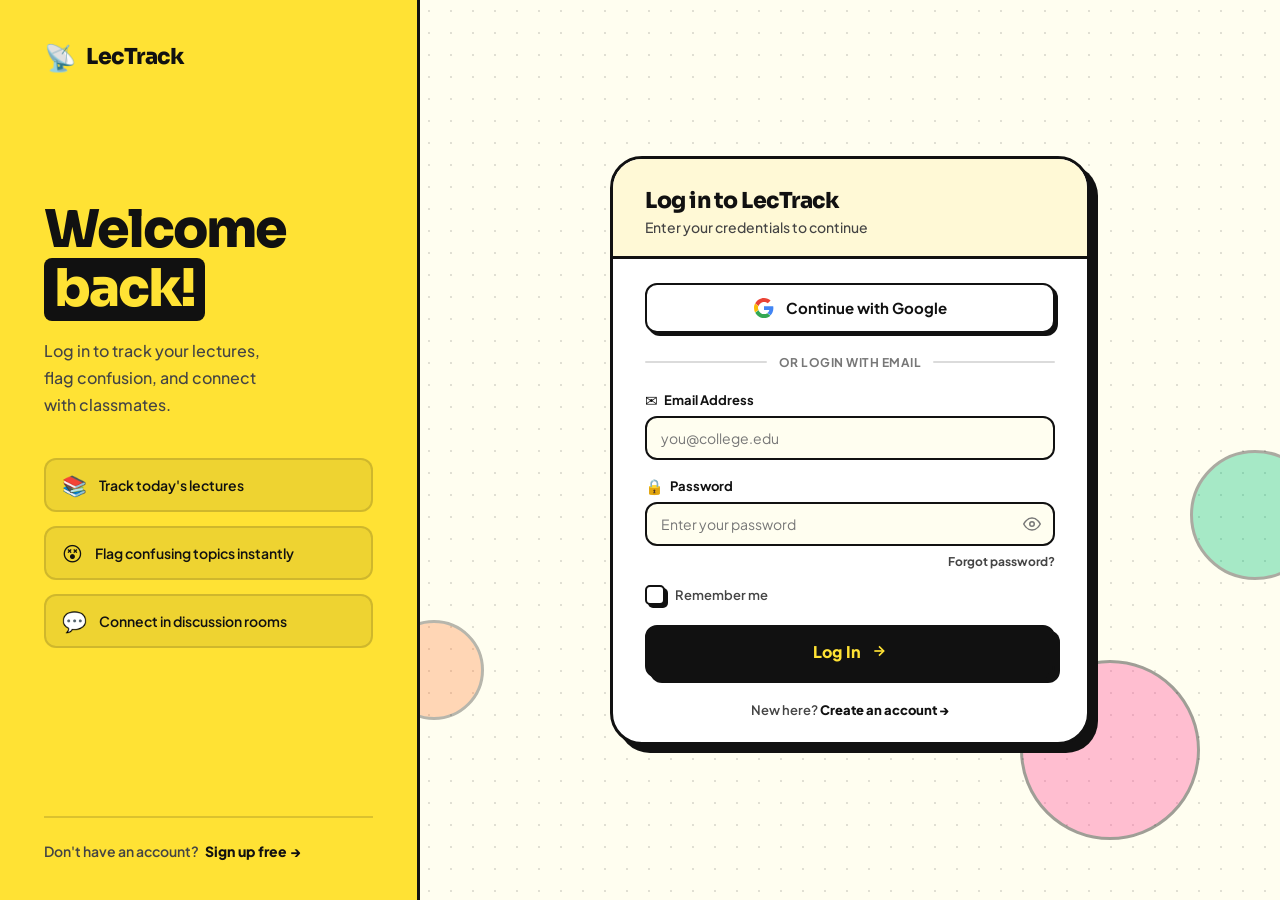
==== login.html @ fbfdab56 "Initial project upload" ====
<!doctype html>
<html lang="en">
  <head>
    <meta charset="UTF-8" />
    <meta name="viewport" content="width=device-width, initial-scale=1.0" />
    <title>LecTrack – Login</title>
    <link rel="preconnect" href="https://fonts.googleapis.com" />
    <link rel="preconnect" href="https://fonts.gstatic.com" crossorigin />
    <link
      href="https://fonts.googleapis.com/css2?family=Plus+Jakarta+Sans:wght@400;500;600;700;800&family=Sora:wght@400;600;700;800&display=swap"
      rel="stylesheet"
    />
    <link rel="stylesheet" href="style.css" />
    <link rel="stylesheet" href="auth.css" />
  </head>
  <body class="auth-body">
    <!-- ── BACKGROUND ── -->
    <div class="auth-bg">
      <div class="dot-bg"></div>
      <div class="auth-blob ab-1"></div>
      <div class="auth-blob ab-2"></div>
      <div class="auth-blob ab-3"></div>
      <div class="auth-blob ab-4"></div>
    </div>

    <!-- ── LAYOUT ── -->
    <div class="auth-layout">
      <!-- LEFT PANEL -->
      <div class="auth-left">
        <a href="index.html" class="auth-brand">
          <span class="auth-brand-icon">📡</span>
          <span class="auth-brand-name">LecTrack</span>
        </a>
        <div class="auth-left-body">
          <div class="auth-tagline">
            <h1>Welcome<br /><span class="hl-yellow">back!</span></h1>
            <p>
              Log in to track your lectures,<br />flag confusion, and connect<br />with
              classmates.
            </p>
          </div>
          <div class="auth-features">
            <div class="auth-feat">
              <span class="feat-icon">📚</span>
              <span>Track today's lectures</span>
            </div>
            <div class="auth-feat">
              <span class="feat-icon">😵</span>
              <span>Flag confusing topics instantly</span>
            </div>
            <div class="auth-feat">
              <span class="feat-icon">💬</span>
              <span>Connect in discussion rooms</span>
            </div>
          </div>
        </div>
        <div class="auth-left-footer">
          Don't have an account?
          <a href="signup.html" class="auth-switch-link">Sign up free →</a>
        </div>
      </div>

      <!-- RIGHT PANEL – FORM CARD -->
      <div class="auth-right">
        <div class="auth-card">
          <div class="auth-card-header">
            <h2 class="auth-card-title">Log in to LecTrack</h2>
            <p class="auth-card-sub">Enter your credentials to continue</p>
          </div>

          <!-- GOOGLE BUTTON -->
          <button class="btn-google" type="button" onclick="handleGoogle()">
            <svg width="20" height="20" viewBox="0 0 48 48" fill="none">
              <path
                fill="#EA4335"
                d="M24 9.5c3.5 0 6.6 1.2 9.1 3.2l6.8-6.8C35.8 2.3 30.3 0 24 0 14.8 0 6.9 5.4 3 13.3l7.9 6.1C12.8 13.4 17.9 9.5 24 9.5z"
              />
              <path
                fill="#4285F4"
                d="M46.5 24.5c0-1.6-.1-3.1-.4-4.5H24v8.5h12.7c-.6 3-2.3 5.5-4.8 7.2l7.6 5.9c4.4-4.1 7-10.1 7-17.1z"
              />
              <path
                fill="#FBBC05"
                d="M10.9 28.6A14.8 14.8 0 0 1 9.5 24c0-1.6.3-3.1.8-4.6L2.4 13.3A23.9 23.9 0 0 0 0 24c0 3.8.9 7.4 2.4 10.7l8.5-6.1z"
              />
              <path
                fill="#34A853"
                d="M24 48c6.3 0 11.6-2.1 15.5-5.7l-7.6-5.9c-2.1 1.4-4.8 2.2-7.9 2.2-6.1 0-11.2-3.9-13.1-9.4l-7.9 6.1C6.9 42.6 14.8 48 24 48z"
              />
            </svg>
            Continue with Google
          </button>

          <div class="auth-divider">
            <span class="auth-divider-line"></span>
            <span class="auth-divider-text">or login with email</span>
            <span class="auth-divider-line"></span>
          </div>

          <!-- LOGIN FORM -->
          <form class="auth-form" id="login-form" onsubmit="handleLogin(event)">
            <div class="form-group">
              <label class="form-label" for="login-email">
                <span class="label-icon">✉️</span> Email Address
              </label>
              <input
                class="form-input"
                type="email"
                id="login-email"
                placeholder="you@college.edu"
                required
                autocomplete="email"
              />
            </div>

            <div class="form-group">
              <label class="form-label" for="login-password">
                <span class="label-icon">🔒</span> Password
              </label>
              <div class="input-pw-wrap">
                <input
                  class="form-input"
                  type="password"
                  id="login-password"
                  placeholder="Enter your password"
                  required
                  autocomplete="current-password"
                />
                <button
                  type="button"
                  class="pw-toggle"
                  onclick="togglePw('login-password', this)"
                  title="Show/hide password"
                >
                  <svg
                    class="eye-icon"
                    width="18"
                    height="18"
                    viewBox="0 0 24 24"
                    fill="none"
                    stroke="currentColor"
                    stroke-width="2"
                  >
                    <path d="M1 12s4-8 11-8 11 8 11 8-4 8-11 8-11-8-11-8z" />
                    <circle cx="12" cy="12" r="3" />
                  </svg>
                </button>
              </div>
              <a href="#" class="forgot-link" onclick="showForgot(event)"
                >Forgot password?</a
              >
            </div>

            <div class="form-group form-group-row">
              <label class="checkbox-label">
                <input
                  type="checkbox"
                  id="remember-me"
                  class="checkbox-input"
                />
                <span class="checkbox-box"></span>
                Remember me
              </label>
            </div>

            <button class="btn-auth-submit" type="submit">
              Log In
              <svg
                width="16"
                height="16"
                viewBox="0 0 24 24"
                fill="none"
                stroke="currentColor"
                stroke-width="2.5"
              >
                <line x1="5" y1="12" x2="19" y2="12" />
                <polyline points="12 5 19 12 12 19" />
              </svg>
            </button>
          </form>

          <p class="auth-card-foot">
            New here?
            <a href="signup.html" class="auth-inline-link"
              >Create an account →</a
            >
          </p>
        </div>
      </div>
    </div>

    <!-- TOAST -->
    <div class="auth-toast" id="auth-toast"></div>

    <script src="auth.js"></script>
  </body>
</html>
---- style.css ----
/* ══════════════════════════════════════════════════
   LECTRACK – STYLE.CSS  (Bold Yellow / Neo-Brutalist)
   ══════════════════════════════════════════════════ */

/* ── RESET & BASE ── */
*,
*::before,
*::after {
  margin: 0;
  padding: 0;
  box-sizing: border-box;
}

:root {
  /* ── Palette ── */
  --yellow: #ffe234;
  --yellow-dark: #f5c800;
  --cream: #fffef0;
  --cream-2: #fff9d6;
  --black: #111111;
  --ink: #1a1a1a;
  --ink-mid: #444444;
  --ink-soft: #777777;
  --white: #ffffff;

  --red: #ff3b3b;
  --red-light: #ffe5e5;
  --green: #00c27a;
  --green-light: #d6fff0;
  --blue: #2b7fff;
  --blue-light: #e0edff;
  --orange: #ff7a2f;
  --pink: #ff5fa0;

  /* ── Border / Shadow ── */
  --border-w: 3px;
  --radius-sm: 12px;
  --radius-md: 18px;
  --radius-lg: 24px;
  --radius-xl: 32px;
  --radius-pill: 999px;

  --shadow: 5px 5px 0px var(--black);
  --shadow-sm: 3px 3px 0px var(--black);
  --shadow-lg: 8px 8px 0px var(--black);

  /* ── Nav ── */
  --nav-height: 64px;

  /* ── Type ── */
  --font: "Plus Jakarta Sans", "Inter", system-ui, sans-serif;
  --font-head: "Sora", "Plus Jakarta Sans", system-ui, sans-serif;
}

html,
body {
  height: 100%;
  width: 100%;
  overflow: hidden;
  background: var(--cream);
  font-family: var(--font);
  color: var(--ink);
  -webkit-font-smoothing: antialiased;
}

/* ══════════════════════════════════════
   DOTTED BACKGROUND
   ══════════════════════════════════════ */
.dot-bg {
  position: absolute;
  inset: 0;
  background-image: radial-gradient(
    circle,
    rgba(17, 17, 17, 0.13) 1.5px,
    transparent 1.5px
  );
  background-size: 22px 22px;
  pointer-events: none;
}

/* ══════════════════════════════════════
   NAV
   ══════════════════════════════════════ */
#nav {
  position: fixed;
  top: 0;
  left: 0;
  right: 0;
  height: var(--nav-height);
  z-index: 100;
  display: flex;
  align-items: center;
  padding: 0 28px;
  gap: 20px;
  background: var(--yellow);
  border-bottom: 3px solid var(--black);
}

.nav-logo {
  display: flex;
  align-items: center;
  gap: 8px;
  text-decoration: none;
}
.logo-icon {
  font-size: 22px;
}
.logo-text {
  font-family: var(--font-head);
  font-size: 20px;
  font-weight: 800;
  color: var(--black);
  letter-spacing: -0.5px;
}

.nav-steps {
  display: flex;
  align-items: center;
  gap: 0;
  margin: 0 auto;
}
.step-item {
  display: flex;
  align-items: center;
  gap: 8px;
  cursor: default;
  opacity: 0.4;
  transition: opacity 0.3s;
}
.step-item.active {
  opacity: 1;
}
.step-item.done {
  opacity: 0.8;
}

.step-dot {
  width: 30px;
  height: 30px;
  border-radius: 50%;
  background: var(--white);
  border: 2.5px solid var(--black);
  display: flex;
  align-items: center;
  justify-content: center;
  font-size: 12px;
  font-weight: 800;
  transition: all 0.3s;
  box-shadow: 2px 2px 0 var(--black);
}
.step-item.active .step-dot {
  background: var(--black);
  color: var(--yellow);
}
.step-item.done .step-dot {
  background: var(--green);
  border-color: var(--black);
  color: var(--white);
}
.step-item.done .step-dot::before {
  content: "✓";
}
.step-item.done .step-dot > * {
  display: none;
}

.step-label {
  font-size: 13px;
  font-weight: 700;
  color: var(--black);
}
.step-connector {
  width: 36px;
  height: 2.5px;
  background: var(--black);
  margin: 0 6px;
  border-radius: 2px;
  opacity: 0.3;
}

.nav-actions {
  display: flex;
  align-items: center;
  gap: 10px;
  margin-left: auto;
}
#back-btn {
  display: none;
}

/* ── NAV PROFILE ICON ── */
.nav-profile-btn {
  display: inline-flex;
  align-items: center;
  justify-content: center;
  text-decoration: none;
  margin-left: 4px;
}
.nav-avatar {
  width: 36px;
  height: 36px;
  border-radius: 50%;
  background: var(--black);
  color: var(--yellow);
  font-family: var(--font-head);
  font-size: 13px;
  font-weight: 800;
  display: flex;
  align-items: center;
  justify-content: center;
  border: 2.5px solid var(--black);
  box-shadow: var(--shadow-sm);
  letter-spacing: -0.5px;
  transition:
    transform 0.15s,
    box-shadow 0.15s,
    background 0.15s;
  cursor: pointer;
  -webkit-user-select: none;
  user-select: none;
}
.nav-profile-btn:hover .nav-avatar {
  transform: translate(-2px, -2px);
  box-shadow: 4px 4px 0 var(--black);
  background: var(--yellow);
  color: var(--black);
}

/* ══════════════════════════════════════
   BUTTONS
   ══════════════════════════════════════ */
.btn-primary {
  display: inline-flex;
  align-items: center;
  gap: 8px;
  padding: 11px 24px;
  background: var(--black);
  color: var(--yellow);
  font-size: 14px;
  font-weight: 800;
  border: 2.5px solid var(--black);
  border-radius: var(--radius-sm);
  cursor: pointer;
  transition:
    transform 0.12s,
    box-shadow 0.12s;
  font-family: var(--font);
  box-shadow: var(--shadow-sm);
  letter-spacing: 0.3px;
}
.btn-primary:hover {
  transform: translate(-2px, -2px);
  box-shadow: 5px 5px 0 var(--black);
}
.btn-primary:active {
  transform: translate(0, 0);
  box-shadow: 1px 1px 0 var(--black);
}

.btn-secondary {
  display: inline-flex;
  align-items: center;
  gap: 8px;
  padding: 11px 22px;
  background: var(--white);
  color: var(--black);
  font-size: 14px;
  font-weight: 700;
  border: 2.5px solid var(--black);
  border-radius: var(--radius-sm);
  cursor: pointer;
  transition:
    transform 0.12s,
    box-shadow 0.12s;
  font-family: var(--font);
  box-shadow: var(--shadow-sm);
}
.btn-secondary:hover {
  transform: translate(-2px, -2px);
  box-shadow: 5px 5px 0 var(--black);
}
.btn-secondary:active {
  transform: translate(0, 0);
  box-shadow: 1px 1px 0 var(--black);
}

.btn-ghost {
  display: inline-flex;
  align-items: center;
  gap: 6px;
  padding: 9px 18px;
  background: transparent;
  color: var(--black);
  font-size: 13px;
  font-weight: 700;
  border: 2.5px solid var(--black);
  border-radius: var(--radius-sm);
  cursor: pointer;
  transition:
    background 0.15s,
    transform 0.12s,
    box-shadow 0.12s;
  font-family: var(--font);
}
.btn-ghost:hover {
  background: rgba(17, 17, 17, 0.07);
  transform: translate(-1px, -1px);
  box-shadow: 3px 3px 0 var(--black);
}

.btn-ghost-sm {
  display: inline-flex;
  align-items: center;
  gap: 6px;
  padding: 6px 14px;
  background: transparent;
  color: var(--ink-mid);
  font-size: 12px;
  font-weight: 700;
  border: 2px solid var(--black);
  border-radius: 8px;
  cursor: pointer;
  transition: all 0.15s;
  font-family: var(--font);
}
.btn-ghost-sm:hover {
  background: var(--cream-2);
  color: var(--black);
}
.btn-ghost-sm.active {
  background: var(--black);
  color: var(--yellow);
}

.btn-outline-sm {
  display: inline-flex;
  align-items: center;
  gap: 6px;
  padding: 8px 16px;
  background: var(--white);
  color: var(--black);
  font-size: 13px;
  font-weight: 700;
  border: 2px solid var(--black);
  border-radius: 10px;
  cursor: pointer;
  transition:
    transform 0.12s,
    box-shadow 0.12s;
  font-family: var(--font);
  box-shadow: var(--shadow-sm);
}
.btn-outline-sm:hover {
  transform: translate(-2px, -2px);
  box-shadow: 4px 4px 0 var(--black);
}

.btn-icon-close {
  width: 34px;
  height: 34px;
  display: flex;
  align-items: center;
  justify-content: center;
  background: var(--white);
  border: 2px solid var(--black);
  border-radius: 8px;
  color: var(--black);
  cursor: pointer;
  transition: all 0.15s;
  box-shadow: var(--shadow-sm);
}
.btn-icon-close:hover {
  background: var(--red);
  color: var(--white);
  border-color: var(--red);
}

/* ══════════════════════════════════════
   CONFUSION BADGE (NAV)
   ══════════════════════════════════════ */
#confusion-badge {
  display: none;
  align-items: center;
  gap: 6px;
  padding: 8px 16px;
  background: var(--red);
  color: var(--white);
  font-size: 13px;
  font-weight: 800;
  border: 2.5px solid var(--black);
  border-radius: var(--radius-pill);
  cursor: pointer;
  box-shadow: var(--shadow-sm);
  transition:
    transform 0.12s,
    box-shadow 0.12s;
  animation: badgePulse 2s infinite;
}
#confusion-badge.visible {
  display: flex;
}
#confusion-badge:hover {
  transform: translate(-2px, -2px);
  box-shadow: 5px 5px 0 var(--black);
}
@keyframes badgePulse {
  0%,
  100% {
    box-shadow: 3px 3px 0 var(--black);
  }
  50% {
    box-shadow:
      3px 3px 0 var(--black),
      0 0 0 5px rgba(255, 59, 59, 0.22);
  }
}
.badge-arrow {
  font-size: 14px;
}

/* ══════════════════════════════════════
   TRANSITION OVERLAY
   ══════════════════════════════════════ */
#transition-overlay {
  position: fixed;
  inset: 0;
  z-index: 9999;
  background: var(--yellow);
  opacity: 0;
  pointer-events: none;
  transition: opacity 0.3s ease;
}
#transition-overlay.fade-in {
  opacity: 1;
  pointer-events: all;
}

/* ══════════════════════════════════════
   SCENES
   ══════════════════════════════════════ */
.scene {
  position: absolute;
  top: var(--nav-height);
  left: 0;
  width: 100%;
  height: calc(100% - var(--nav-height));
  display: none;
  overflow-y: auto;
  overflow-x: hidden;
}
.scene.visible {
  display: flex;
}

/* Scrollbar */
.scene::-webkit-scrollbar {
  width: 7px;
}
.scene::-webkit-scrollbar-track {
  background: transparent;
}
.scene::-webkit-scrollbar-thumb {
  background: rgba(17, 17, 17, 0.25);
  border-radius: 4px;
}

/* ══════════════════════════════════════
   BG BLOBS (flat geometric shapes)
   ══════════════════════════════════════ */
.bg-blob {
  position: absolute;
  border-radius: 50%;
  border: 3px solid var(--black);
  pointer-events: none;
  opacity: 0.45;
}
.blob-1 {
  width: 260px;
  height: 260px;
  background: var(--yellow);
  top: -80px;
  left: -80px;
}
.blob-2 {
  width: 150px;
  height: 150px;
  background: var(--pink);
  bottom: 50px;
  right: 60px;
}
.blob-3 {
  width: 110px;
  height: 110px;
  background: var(--green);
  top: 45%;
  left: 82%;
  opacity: 0.35;
}
.blob-4 {
  width: 190px;
  height: 190px;
  background: var(--blue-light);
  top: 50px;
  right: -50px;
}
.blob-5 {
  width: 130px;
  height: 130px;
  background: var(--orange);
  bottom: 18%;
  left: -35px;
}
.blob-6 {
  width: 190px;
  height: 190px;
  background: var(--yellow);
  top: -50px;
  right: 110px;
}
.blob-7 {
  width: 140px;
  height: 140px;
  background: var(--pink);
  bottom: 60px;
  left: -35px;
}

/* ══════════════════════════════════════
   SCENE 1 – LOBBY
   ══════════════════════════════════════ */
#scene-lobby {
  background: var(--cream);
  flex-direction: column;
  align-items: center;
  justify-content: flex-start;
  padding: 48px 24px 60px;
}
.lobby-bg {
  position: absolute;
  inset: 0;
  overflow: hidden;
  pointer-events: none;
}
.lobby-center {
  position: relative;
  z-index: 1;
  width: 100%;
  max-width: 900px;
  display: flex;
  flex-direction: column;
  align-items: center;
  gap: 32px;
}

.lobby-header {
  text-align: center;
}
.lobby-title {
  font-family: var(--font-head);
  font-size: 44px;
  font-weight: 800;
  letter-spacing: -2px;
  color: var(--black);
  line-height: 1.1;
}
.lobby-title .hl {
  background: var(--yellow);
  padding: 0 8px 2px;
  border-radius: 8px;
  border: 2px solid var(--black);
  display: inline-block;
}
.lobby-sub {
  margin-top: 12px;
  font-size: 16px;
  color: var(--ink-mid);
  font-weight: 500;
}

/* ── Noticeboard Card ── */
.noticeboard-card {
  width: 100%;
  background: var(--white);
  border: 3px solid var(--black);
  border-radius: var(--radius-xl);
  overflow: hidden;
  box-shadow: var(--shadow-lg);
}
.noticeboard-top {
  display: flex;
  align-items: center;
  justify-content: space-between;
  padding: 18px 28px;
  border-bottom: 3px solid var(--black);
  background: var(--cream-2);
}
.noticeboard-meta {
  display: flex;
  align-items: center;
  gap: 12px;
  font-size: 14px;
  color: var(--ink-mid);
  font-weight: 600;
}
.nb-dot {
  width: 5px;
  height: 5px;
  border-radius: 50%;
  background: var(--ink-soft);
}
.nb-date {
  font-weight: 800;
  color: var(--black);
}
.nb-count {
  font-weight: 600;
}

.lecture-grid {
  display: grid;
  grid-template-columns: repeat(auto-fill, minmax(200px, 1fr));
  gap: 20px;
  padding: 24px 28px 28px;
}

/* ── Lecture Card ── */
.lecture-card {
  background: var(--cream);
  border: 3px solid var(--black);
  border-radius: var(--radius-lg);
  padding: 22px 18px 18px;
  cursor: pointer;
  position: relative;
  overflow: hidden;
  transition:
    transform 0.15s,
    box-shadow 0.15s;
  display: flex;
  flex-direction: column;
  gap: 10px;
  box-shadow: var(--shadow);
}
.lecture-card:hover {
  transform: translate(-4px, -4px);
  box-shadow: 9px 9px 0 var(--black);
}
.lecture-card:active {
  transform: translate(0, 0);
  box-shadow: 2px 2px 0 var(--black);
}

.lc-color-bar {
  width: 40px;
  height: 5px;
  border-radius: 3px;
  background: var(--card-color, var(--black));
  border: 1.5px solid var(--black);
}
.lc-subject {
  font-size: 15px;
  font-weight: 800;
  color: var(--black);
  line-height: 1.3;
}
.lc-room {
  font-size: 12px;
  color: var(--ink-mid);
  font-weight: 600;
  display: flex;
  align-items: center;
  gap: 4px;
}
.lc-topics {
  display: flex;
  flex-wrap: wrap;
  gap: 5px;
  margin-top: 4px;
}
.topic-chip {
  font-size: 11px;
  font-weight: 700;
  padding: 3px 9px;
  background: var(--yellow);
  border: 1.5px solid var(--black);
  border-radius: var(--radius-pill);
  color: var(--black);
}
.lc-enter-hint {
  font-size: 11px;
  color: var(--ink-soft);
  margin-top: auto;
  display: flex;
  align-items: center;
  gap: 4px;
  font-weight: 600;
}

.lobby-hint {
  font-size: 13px;
  color: var(--ink-soft);
  text-align: center;
  font-weight: 500;
}

/* ══════════════════════════════════════
   SCENE 2 – CLASSROOM
   ══════════════════════════════════════ */
#scene-classroom {
  background: var(--cream);
  flex-direction: row;
  align-items: flex-start;
  justify-content: center;
  padding: 32px 24px;
  gap: 20px;
}
.classroom-bg {
  position: absolute;
  inset: 0;
  overflow: hidden;
  pointer-events: none;
}
.classroom-layout {
  position: relative;
  z-index: 1;
  width: 100%;
  max-width: 1100px;
  display: grid;
  grid-template-columns: 1fr 300px;
  gap: 22px;
  align-items: start;
}

/* ── Chalkboard Panel ── */
.chalkboard-panel {
  background: var(--white);
  border: 3px solid var(--black);
  border-radius: var(--radius-xl);
  overflow: hidden;
  box-shadow: var(--shadow-lg);
  display: flex;
  flex-direction: column;
}
.chalkboard-header {
  display: flex;
  align-items: center;
  justify-content: space-between;
  padding: 20px 28px;
  border-bottom: 3px solid var(--black);
  background: var(--yellow);
}
.chalkboard-left {
  display: flex;
  align-items: center;
  gap: 14px;
}
.subject-badge {
  width: 48px;
  height: 48px;
  border-radius: 12px;
  background: var(--white);
  border: 2.5px solid var(--black);
  display: flex;
  align-items: center;
  justify-content: center;
  font-size: 22px;
  box-shadow: var(--shadow-sm);
}
.chalk-subject {
  font-family: var(--font-head);
  font-size: 18px;
  font-weight: 800;
  color: var(--black);
}
.chalk-room {
  font-size: 12px;
  color: var(--ink-mid);
  font-weight: 600;
  margin-top: 2px;
}

.live-indicator {
  display: inline-flex;
  align-items: center;
  gap: 7px;
  padding: 6px 14px;
  background: var(--black);
  border: 2px solid var(--black);
  border-radius: var(--radius-pill);
  font-size: 12px;
  font-weight: 800;
  color: var(--yellow);
  letter-spacing: 1px;
}
.live-dot {
  width: 7px;
  height: 7px;
  border-radius: 50%;
  background: var(--yellow);
  animation: livePulse 1.5s infinite;
}
@keyframes livePulse {
  0%,
  100% {
    opacity: 1;
    transform: scale(1);
  }
  50% {
    opacity: 0.5;
    transform: scale(0.7);
  }
}

.chalkboard-body {
  padding: 24px 28px;
  flex: 1;
}
.chalk-instruction {
  font-size: 13px;
  color: var(--ink-mid);
  margin-bottom: 16px;
  font-weight: 700;
  background: var(--cream-2);
  border: 2px solid var(--black);
  border-radius: 8px;
  padding: 8px 14px;
  display: inline-block;
}
.chalk-topics-list {
  display: flex;
  flex-direction: column;
  gap: 8px;
}

/* ── Chalk Topic Item ── */
.chalk-topic-item {
  display: flex;
  align-items: center;
  gap: 12px;
  padding: 14px 16px;
  background: var(--cream);
  border: 2.5px solid var(--black);
  border-radius: var(--radius-sm);
  cursor: pointer;
  transition:
    transform 0.12s,
    box-shadow 0.12s,
    background 0.15s;
  box-shadow: var(--shadow-sm);
}
.chalk-topic-item:hover {
  transform: translate(-2px, -2px);
  box-shadow: 5px 5px 0 var(--black);
}
.chalk-topic-item:active {
  transform: translate(0, 0);
  box-shadow: 1px 1px 0 var(--black);
}
.chalk-topic-item.confused {
  background: var(--red-light);
  border-color: var(--red);
  box-shadow: 3px 3px 0 var(--red);
}
.chalk-topic-num {
  font-size: 12px;
  font-weight: 800;
  color: var(--ink-soft);
  width: 22px;
  flex-shrink: 0;
  text-align: center;
}
.chalk-topic-name {
  flex: 1;
  font-size: 14px;
  font-weight: 700;
  color: var(--black);
}
.chalk-topic-item.confused .chalk-topic-name {
  color: var(--red);
}
.chalk-confused-flag {
  font-size: 16px;
  opacity: 0;
  transition: opacity 0.2s;
}
.chalk-topic-item.confused .chalk-confused-flag {
  opacity: 1;
}
.chalk-topic-toggle {
  width: 22px;
  height: 22px;
  border-radius: 50%;
  border: 2px solid var(--black);
  background: var(--white);
  display: flex;
  align-items: center;
  justify-content: center;
  font-size: 10px;
  transition: all 0.2s;
  flex-shrink: 0;
}
.chalk-topic-item.confused .chalk-topic-toggle {
  background: var(--red);
  border-color: var(--red);
  color: white;
}

.chalkboard-footer {
  display: flex;
  gap: 10px;
  align-items: center;
  justify-content: flex-end;
  padding: 18px 28px;
  border-top: 3px solid var(--black);
  background: var(--cream-2);
}

/* ── Roster Panel ── */
.roster-panel {
  background: var(--white);
  border: 3px solid var(--black);
  border-radius: var(--radius-xl);
  padding: 22px 20px;
  box-shadow: var(--shadow-lg);
  display: flex;
  flex-direction: column;
  gap: 16px;
}
.roster-header {
  display: flex;
  align-items: center;
  justify-content: space-between;
  border-bottom: 2px solid var(--black);
  padding-bottom: 12px;
}
.roster-title {
  font-size: 15px;
  font-weight: 800;
  color: var(--black);
}
.roster-count {
  font-size: 12px;
  color: var(--ink-mid);
  font-weight: 700;
  background: var(--cream-2);
  border: 1.5px solid var(--black);
  padding: 3px 10px;
  border-radius: var(--radius-pill);
}
.roster-list {
  display: flex;
  flex-direction: column;
  gap: 8px;
}
.roster-student {
  display: flex;
  align-items: center;
  gap: 10px;
  padding: 10px 12px;
  background: var(--cream);
  border: 2px solid var(--black);
  border-radius: var(--radius-sm);
}
.student-avatar {
  width: 34px;
  height: 34px;
  border-radius: 50%;
  display: flex;
  align-items: center;
  justify-content: center;
  font-size: 16px;
  font-weight: 800;
  border: 2px solid var(--black);
  flex-shrink: 0;
}
.student-name {
  flex: 1;
  font-size: 13px;
  font-weight: 700;
  color: var(--black);
}
.student-status {
  width: 9px;
  height: 9px;
  border-radius: 50%;
  background: var(--green);
  border: 1.5px solid var(--black);
}

/* ── Confusion Meter ── */
.confusion-meter-wrap {
  margin-top: 4px;
}
.confusion-meter-label {
  display: flex;
  justify-content: space-between;
  align-items: center;
  font-size: 12px;
  color: var(--ink-mid);
  font-weight: 700;
  margin-bottom: 8px;
}
.confusion-meter-bar {
  height: 10px;
  background: var(--cream-2);
  border: 2px solid var(--black);
  border-radius: var(--radius-pill);
  overflow: hidden;
}
.confusion-meter-fill {
  height: 100%;
  width: 0%;
  background: linear-gradient(90deg, var(--green), var(--red));
  border-radius: var(--radius-pill);
  transition: width 0.5s ease;
}

/* ══════════════════════════════════════
   SCENE 3 – DISCUSSION HUB
   ══════════════════════════════════════ */
#scene-discussion {
  background: var(--cream);
  flex-direction: column;
  align-items: center;
  justify-content: flex-start;
  padding: 48px 24px 60px;
}
.discussion-bg {
  position: absolute;
  inset: 0;
  overflow: hidden;
  pointer-events: none;
}
.discussion-center {
  position: relative;
  z-index: 1;
  width: 100%;
  max-width: 960px;
  display: flex;
  flex-direction: column;
  align-items: center;
  gap: 32px;
}
.discussion-header {
  text-align: center;
}
.disc-title {
  font-family: var(--font-head);
  font-size: 40px;
  font-weight: 800;
  letter-spacing: -1.5px;
  color: var(--black);
}
.disc-title .hl {
  background: var(--yellow);
  padding: 0 8px 2px;
  border-radius: 8px;
  border: 2px solid var(--black);
  display: inline-block;
}
.disc-sub {
  margin-top: 10px;
  font-size: 15px;
  color: var(--ink-mid);
  font-weight: 500;
}

.confused-summary-strip {
  width: 100%;
  padding: 16px 24px;
  background: var(--red-light);
  border: 2.5px solid var(--red);
  border-radius: var(--radius-md);
  font-size: 14px;
  color: var(--ink-mid);
  line-height: 1.7;
  text-align: center;
  font-weight: 600;
  box-shadow: var(--shadow-sm);
}
.confused-summary-strip strong {
  color: var(--red);
  font-weight: 800;
}
.confused-summary-strip em {
  color: var(--black);
  font-style: normal;
  font-weight: 700;
}

.rooms-grid {
  display: grid;
  grid-template-columns: repeat(3, 1fr);
  gap: 18px;
  width: 100%;
}

/* ── Room Card ── */
.room-card {
  background: var(--white);
  border: 3px solid var(--black);
  border-radius: var(--radius-lg);
  padding: 26px 22px;
  cursor: pointer;
  transition:
    transform 0.15s,
    box-shadow 0.15s;
  position: relative;
  overflow: hidden;
  display: flex;
  flex-direction: column;
  gap: 10px;
  box-shadow: var(--shadow);
}
.room-card:hover {
  transform: translate(-4px, -4px);
  box-shadow: 9px 9px 0 var(--black);
}
.room-card:active {
  transform: translate(0, 0);
  box-shadow: 2px 2px 0 var(--black);
}
.room-card-top {
  display: flex;
  align-items: flex-start;
  justify-content: space-between;
}
.room-icon-wrap {
  width: 52px;
  height: 52px;
  border-radius: 14px;
  background: var(--cream-2);
  border: 2.5px solid var(--black);
  display: flex;
  align-items: center;
  justify-content: center;
  font-size: 24px;
  box-shadow: var(--shadow-sm);
}
.room-badge {
  font-size: 11px;
  font-weight: 800;
  padding: 5px 12px;
  background: var(--green);
  color: var(--white);
  border: 2px solid var(--black);
  border-radius: var(--radius-pill);
  letter-spacing: 0.5px;
}
.room-name {
  font-size: 16px;
  font-weight: 800;
  color: var(--black);
  letter-spacing: -0.3px;
}
.room-desc {
  font-size: 13px;
  color: var(--ink-mid);
  line-height: 1.55;
  font-weight: 500;
}
.room-tags {
  display: flex;
  flex-wrap: wrap;
  gap: 5px;
  margin-top: 4px;
}
.rtag {
  font-size: 11px;
  font-weight: 700;
  padding: 4px 10px;
  background: var(--red-light);
  color: var(--red);
  border: 1.5px solid var(--red);
  border-radius: var(--radius-pill);
}

/* ══════════════════════════════════════
   MODALS (shared overlay)
   ══════════════════════════════════════ */
#notebook-overlay,
#tt-editor-overlay,
#chat-overlay {
  position: fixed;
  inset: 0;
  z-index: 500;
  background: rgba(17, 17, 17, 0.5);
  display: none;
  align-items: center;
  justify-content: center;
  padding: 20px;
}
#notebook-overlay.open,
#tt-editor-overlay.open,
#chat-overlay.open {
  display: flex;
}

.modal-header {
  display: flex;
  align-items: flex-start;
  justify-content: space-between;
  padding: 22px 26px;
  border-bottom: 3px solid var(--black);
  background: var(--yellow);
}
.modal-header-left {
  display: flex;
  align-items: center;
  gap: 14px;
}
.modal-header-right {
  display: flex;
  align-items: center;
  gap: 8px;
}
.modal-icon-wrap {
  width: 46px;
  height: 46px;
  border-radius: 12px;
  background: var(--white);
  border: 2.5px solid var(--black);
  display: flex;
  align-items: center;
  justify-content: center;
  font-size: 22px;
  flex-shrink: 0;
  box-shadow: var(--shadow-sm);
}
.modal-title {
  font-family: var(--font-head);
  font-size: 18px;
  font-weight: 800;
  color: var(--black);
}
.modal-sub {
  font-size: 13px;
  color: var(--ink-mid);
  font-weight: 600;
  margin-top: 3px;
}

.modal-footer {
  display: flex;
  align-items: center;
  padding: 18px 26px;
  border-top: 3px solid var(--black);
  background: var(--cream-2);
  gap: 10px;
}
.marked-count-label {
  flex: 1;
  font-size: 13px;
  color: var(--ink-mid);
  font-weight: 700;
}
.modal-footer-actions {
  display: flex;
  gap: 10px;
}

/* ══════════════════════════════════════
   NOTEBOOK MODAL
   ══════════════════════════════════════ */
#notebook-modal {
  width: 560px;
  max-height: 80vh;
  background: var(--white);
  border: 3px solid var(--black);
  border-radius: var(--radius-xl);
  display: flex;
  flex-direction: column;
  overflow: hidden;
  box-shadow: var(--shadow-lg);
  animation: modalIn 0.3s cubic-bezier(0.34, 1.4, 0.64, 1);
}

.notebook-body {
  flex: 1;
  overflow-y: auto;
  padding: 22px 26px;
  display: flex;
  flex-direction: column;
  gap: 8px;
  background: var(--cream);
}
.notebook-body::-webkit-scrollbar {
  width: 5px;
}
.notebook-body::-webkit-scrollbar-thumb {
  background: rgba(17, 17, 17, 0.25);
  border-radius: 3px;
}

/* ── Notebook Topic Row ── */
.topic-row {
  display: flex;
  align-items: center;
  gap: 12px;
  padding: 13px 15px;
  background: var(--white);
  border: 2.5px solid var(--black);
  border-radius: var(--radius-sm);
  cursor: pointer;
  transition:
    transform 0.12s,
    box-shadow 0.12s,
    background 0.15s;
  box-shadow: var(--shadow-sm);
}
.topic-row:not(.edit-mode-on):hover {
  transform: translate(-2px, -2px);
  box-shadow: 5px 5px 0 var(--black);
}
.topic-row.marked {
  background: var(--red-light);
  border-color: var(--red);
  box-shadow: 3px 3px 0 var(--red);
}

.topic-checkbox {
  width: 22px;
  height: 22px;
  border-radius: 6px;
  border: 2px solid var(--black);
  background: var(--cream);
  display: flex;
  align-items: center;
  justify-content: center;
  font-size: 11px;
  font-weight: 800;
  flex-shrink: 0;
  transition: all 0.2s;
  color: transparent;
}
.topic-row.marked .topic-checkbox {
  background: var(--red);
  border-color: var(--red);
  color: white;
}
.topic-label-text {
  flex: 1;
  font-size: 14px;
  font-weight: 700;
  color: var(--black);
}
.topic-row.marked .topic-label-text {
  color: var(--red);
  text-decoration: line-through;
  text-decoration-color: rgba(255, 59, 59, 0.45);
}
.topic-confused-emoji {
  font-size: 16px;
  opacity: 0;
  transition: opacity 0.2s;
}
.topic-row.marked .topic-confused-emoji {
  opacity: 1;
}

.topic-label-input {
  flex: 1;
  background: var(--cream);
  border: 2px solid var(--black);
  border-radius: 8px;
  padding: 6px 10px;
  font-size: 14px;
  font-weight: 700;
  color: var(--black);
  font-family: var(--font);
  outline: none;
}
.topic-label-input:focus {
  border-color: var(--blue);
  box-shadow: 0 0 0 3px rgba(43, 127, 255, 0.15);
}

.del-row-btn {
  width: 26px;
  height: 26px;
  border-radius: 6px;
  background: var(--red-light);
  border: 1.5px solid var(--red);
  color: var(--red);
  font-size: 12px;
  cursor: pointer;
  display: none;
  align-items: center;
  justify-content: center;
  flex-shrink: 0;
  transition: all 0.15s;
}
.del-row-btn:hover {
  background: var(--red);
  color: white;
}
.show-del .del-row-btn {
  display: flex;
}

.add-topic-row {
  display: flex;
  gap: 8px;
  margin-top: 8px;
}
.add-topic-row.hidden {
  display: none;
}

.add-topic-input {
  flex: 1;
  background: var(--white);
  border: 2.5px dashed var(--black);
  border-radius: var(--radius-sm);
  padding: 10px 14px;
  font-size: 14px;
  font-weight: 600;
  color: var(--black);
  font-family: var(--font);
  outline: none;
  transition: all 0.2s;
}
.add-topic-input:focus {
  border-style: solid;
  border-color: var(--blue);
  background: var(--cream);
}
.add-topic-input::placeholder {
  color: var(--ink-soft);
}

.btn-add-topic {
  padding: 10px 20px;
  background: var(--black);
  color: var(--yellow);
  border: 2px solid var(--black);
  border-radius: var(--radius-sm);
  font-size: 14px;
  font-weight: 800;
  cursor: pointer;
  font-family: var(--font);
  transition:
    transform 0.12s,
    box-shadow 0.12s;
  box-shadow: var(--shadow-sm);
}
.btn-add-topic:hover {
  transform: translate(-2px, -2px);
  box-shadow: 4px 4px 0 var(--black);
}

/* ══════════════════════════════════════
   TIMETABLE EDITOR MODAL
   ══════════════════════════════════════ */
#tt-editor-modal {
  width: 640px;
  max-height: 85vh;
  background: var(--white);
  border: 3px solid var(--black);
  border-radius: var(--radius-xl);
  display: flex;
  flex-direction: column;
  overflow: hidden;
  box-shadow: var(--shadow-lg);
  animation: modalIn 0.3s cubic-bezier(0.34, 1.4, 0.64, 1);
}

.te-body {
  flex: 1;
  overflow-y: auto;
  padding: 18px 26px;
  display: flex;
  flex-direction: column;
  gap: 14px;
  background: var(--cream);
}
.te-body::-webkit-scrollbar {
  width: 5px;
}
.te-body::-webkit-scrollbar-thumb {
  background: rgba(17, 17, 17, 0.25);
  border-radius: 3px;
}

.te-card {
  background: var(--white);
  border: 2.5px solid var(--black);
  border-radius: var(--radius-md);
  padding: 20px;
  position: relative;
  box-shadow: var(--shadow-sm);
}
.te-color-bar {
  height: 4px;
  border-radius: 3px;
  margin-bottom: 16px;
  background: var(--card-color, var(--black));
  border: 1.5px solid var(--black);
}
.te-card-row {
  display: flex;
  align-items: center;
  gap: 10px;
  margin-bottom: 10px;
}
.te-card-row:last-child {
  margin-bottom: 0;
}
.te-label {
  font-size: 12px;
  font-weight: 800;
  color: var(--ink-mid);
  width: 72px;
  flex-shrink: 0;
  letter-spacing: 0.3px;
  text-transform: uppercase;
}
.te-input,
.te-topics-input {
  flex: 1;
  background: var(--cream);
  border: 2px solid var(--black);
  border-radius: 8px;
  padding: 8px 12px;
  font-size: 13px;
  font-weight: 600;
  color: var(--black);
  font-family: var(--font);
  outline: none;
  min-width: 0;
  transition: all 0.2s;
}
.te-input:focus,
.te-topics-input:focus {
  border-color: var(--blue);
  background: var(--white);
  box-shadow: 0 0 0 3px rgba(43, 127, 255, 0.13);
}
.te-input::placeholder,
.te-topics-input::placeholder {
  color: var(--ink-soft);
}

.te-del-btn {
  position: absolute;
  top: 16px;
  right: 16px;
  background: var(--red-light);
  border: 1.5px solid var(--red);
  color: var(--red);
  border-radius: 8px;
  padding: 5px 12px;
  font-size: 12px;
  font-weight: 700;
  cursor: pointer;
  font-family: var(--font);
  transition: all 0.15s;
}
.te-del-btn:hover {
  background: var(--red);
  color: white;
}
.te-add-btn {
  background: var(--green-light);
  border: 2px dashed var(--green);
  border-radius: var(--radius-md);
  padding: 16px;
  text-align: center;
  color: var(--green);
  font-weight: 800;
  font-size: 14px;
  cursor: pointer;
  transition: all 0.15s;
  font-family: var(--font);
}
.te-add-btn:hover {
  background: var(--green);
  color: var(--white);
  border-style: solid;
}

/* ══════════════════════════════════════
   CHAT MODAL
   ══════════════════════════════════════ */
#chat-modal {
  width: 500px;
  height: 600px;
  background: var(--white);
  border: 3px solid var(--black);
  border-radius: var(--radius-xl);
  display: flex;
  flex-direction: column;
  overflow: hidden;
  box-shadow: var(--shadow-lg);
  animation: modalIn 0.3s cubic-bezier(0.34, 1.4, 0.64, 1);
}
.chat-header {
  display: flex;
  align-items: center;
  justify-content: space-between;
  padding: 18px 22px;
  border-bottom: 3px solid var(--black);
  background: var(--yellow);
}
.chat-header-left {
  display: flex;
  align-items: center;
  gap: 12px;
}
.chat-header-right {
  display: flex;
  align-items: center;
  gap: 10px;
}
.chat-room-avatar {
  width: 44px;
  height: 44px;
  border-radius: 12px;
  background: var(--white);
  border: 2.5px solid var(--black);
  display: flex;
  align-items: center;
  justify-content: center;
  font-size: 22px;
  box-shadow: var(--shadow-sm);
}
.chat-room-title {
  font-size: 14px;
  font-weight: 800;
  color: var(--black);
  letter-spacing: 0.5px;
}
.chat-ref-tag {
  font-size: 11px;
  font-weight: 700;
  color: var(--black);
  background: rgba(17, 17, 17, 0.08);
  border: 1.5px solid var(--black);
  padding: 2px 9px;
  border-radius: var(--radius-pill);
  margin-top: 4px;
  display: inline-block;
}
.chat-online-pill {
  display: flex;
  align-items: center;
  gap: 5px;
  padding: 5px 12px;
  background: var(--black);
  border: 2px solid var(--black);
  border-radius: var(--radius-pill);
  font-size: 11px;
  font-weight: 800;
  color: var(--yellow);
}

.chat-messages {
  flex: 1;
  overflow-y: auto;
  padding: 18px 20px;
  display: flex;
  flex-direction: column;
  gap: 14px;
  background: var(--cream);
}
.chat-messages::-webkit-scrollbar {
  width: 4px;
}
.chat-messages::-webkit-scrollbar-thumb {
  background: rgba(17, 17, 17, 0.2);
  border-radius: 2px;
}

.msg {
  display: flex;
  gap: 10px;
  align-items: flex-end;
  animation: msgIn 0.25s ease;
}
.msg.me {
  flex-direction: row-reverse;
}

@keyframes msgIn {
  from {
    transform: translateY(8px);
    opacity: 0;
  }
  to {
    transform: translateY(0);
    opacity: 1;
  }
}
.msg-avatar {
  width: 32px;
  height: 32px;
  border-radius: 50%;
  background: var(--yellow);
  border: 2px solid var(--black);
  display: flex;
  align-items: center;
  justify-content: center;
  font-size: 15px;
  flex-shrink: 0;
}
.msg-content {
  max-width: 72%;
}
.msg-name {
  font-size: 11px;
  color: var(--ink-soft);
  font-weight: 700;
  margin-bottom: 4px;
  padding-left: 4px;
}
.msg.me .msg-name {
  text-align: right;
  padding-right: 4px;
}
.msg-bubble {
  padding: 10px 14px;
  border-radius: 16px;
  font-size: 13px;
  line-height: 1.55;
  color: var(--black);
  background: var(--white);
  border: 2px solid var(--black);
  font-weight: 500;
}
.msg:not(.me) .msg-bubble {
  border-radius: 4px 16px 16px 16px;
}
.msg.me .msg-bubble {
  background: var(--black);
  color: var(--yellow);
  border-color: var(--black);
  border-radius: 16px 4px 16px 16px;
}
.msg-ref-tag {
  font-size: 11px;
  font-weight: 700;
  display: inline-flex;
  align-items: center;
  gap: 4px;
  margin-top: 6px;
  padding: 3px 9px;
  background: var(--yellow);
  color: var(--black);
  border: 1.5px solid var(--black);
  border-radius: var(--radius-pill);
}

.chat-input-area {
  padding: 14px 18px;
  border-top: 3px solid var(--black);
  background: var(--cream-2);
}
.chat-input-wrap {
  display: flex;
  align-items: center;
  gap: 10px;
}
.chat-input {
  flex: 1;
  background: var(--white);
  border: 2.5px solid var(--black);
  border-radius: 24px;
  padding: 10px 18px;
  font-size: 14px;
  font-weight: 600;
  color: var(--black);
  font-family: var(--font);
  outline: none;
  transition: box-shadow 0.2s;
}
.chat-input:focus {
  box-shadow: 3px 3px 0 var(--black);
}
.chat-input::placeholder {
  color: var(--ink-soft);
}

.send-btn {
  width: 42px;
  height: 42px;
  border-radius: 50%;
  background: var(--black);
  border: 2.5px solid var(--black);
  color: var(--yellow);
  display: flex;
  align-items: center;
  justify-content: center;
  cursor: pointer;
  flex-shrink: 0;
  transition:
    transform 0.12s,
    box-shadow 0.12s;
  box-shadow: var(--shadow-sm);
}
.send-btn:hover {
  transform: translate(-2px, -2px);
  box-shadow: 4px 4px 0 var(--black);
}

/* ══════════════════════════════════════
   ANIMATIONS
   ══════════════════════════════════════ */
@keyframes modalIn {
  from {
    transform: scale(0.93) translateY(10px);
    opacity: 0;
  }
  to {
    transform: scale(1) translateY(0);
    opacity: 1;
  }
}
@keyframes fadeUp {
  from {
    opacity: 0;
    transform: translateY(16px);
  }
  to {
    opacity: 1;
    transform: translateY(0);
  }
}
.fade-up {
  animation: fadeUp 0.35s ease both;
}

/* ══════════════════════════════════════
   RESPONSIVE
   ══════════════════════════════════════ */
@media (max-width: 900px) {
  .classroom-layout {
    grid-template-columns: 1fr;
  }
  .roster-panel {
    display: none;
  }
  .rooms-grid {
    grid-template-columns: 1fr 1fr;
  }
  .nav-steps {
    display: none;
  }
  #notebook-modal,
  #tt-editor-modal {
    width: 95vw;
  }
  #chat-modal {
    width: 95vw;
    height: 80vh;
  }
  .lecture-grid {
    grid-template-columns: 1fr 1fr;
  }
}
@media (max-width: 580px) {
  .lecture-grid {
    grid-template-columns: 1fr;
  }
  .lobby-title {
    font-size: 30px;
    letter-spacing: -1px;
  }
  .disc-title {
    font-size: 28px;
  }
  .rooms-grid {
    grid-template-columns: 1fr;
  }
  #scene-lobby,
  #scene-discussion {
    padding: 28px 16px 48px;
  }
  #scene-classroom {
    padding: 20px 12px;
  }
  .chalkboard-header,
  .chalkboard-body,
  .chalkboard-footer {
    padding-left: 18px;
    padding-right: 18px;
  }
  .noticeboard-top,
  .lecture-grid {
    padding-left: 16px;
    padding-right: 16px;
  }
}
---- auth.css ----
/* ══════════════════════════════════════════════════
   LECTRACK – AUTH.CSS  (Login & Signup pages)
   ══════════════════════════════════════════════════ */

/* ── AUTH BODY RESET ── */
body.auth-body {
  overflow: auto;
  height: auto;
  min-height: 100vh;
  background: var(--cream);
}

/* Fix: allow page scrolling when on auth pages — override global html overflow:hidden */
html:has(body.auth-body),
body.auth-body {
  overflow-y: auto !important;
  overflow-x: hidden !important;
  height: auto !important;
  min-height: 100vh;
}

/* ══════════════════════════════════════
   BACKGROUND
   ══════════════════════════════════════ */
.auth-bg {
  position: fixed;
  inset: 0;
  z-index: 0;
  pointer-events: none;
  overflow: hidden;
}

.auth-blob {
  position: absolute;
  border-radius: 50%;
  border: 3px solid var(--black);
}
.ab-1 {
  width: 320px;
  height: 320px;
  background: var(--yellow);
  top: -100px;
  left: -80px;
  opacity: 0.55;
}
.ab-2 {
  width: 180px;
  height: 180px;
  background: var(--pink);
  bottom: 60px;
  right: 80px;
  opacity: 0.4;
}
.ab-3 {
  width: 130px;
  height: 130px;
  background: var(--green);
  top: 50%;
  right: -40px;
  opacity: 0.35;
}
.ab-4 {
  width: 100px;
  height: 100px;
  background: var(--orange);
  bottom: 20%;
  left: 30%;
  opacity: 0.3;
}

/* ══════════════════════════════════════
   LAYOUT – TWO-COLUMN
   ══════════════════════════════════════ */
.auth-layout {
  position: relative;
  z-index: 1;
  min-height: 100vh;
  display: grid;
  grid-template-columns: 420px 1fr;
  align-items: stretch;
}

/* Signup has slightly narrower left on big screens so form fits */
.auth-layout-signup {
  grid-template-columns: 380px 1fr;
}

/* ══════════════════════════════════════
   LEFT PANEL
   ══════════════════════════════════════ */
.auth-left {
  background: var(--yellow);
  border-right: 3px solid var(--black);
  padding: 40px 44px;
  display: flex;
  flex-direction: column;
  gap: 0;
  position: sticky;
  top: 0;
  height: 100vh;
  overflow: hidden;
}

.auth-brand {
  display: inline-flex;
  align-items: center;
  gap: 10px;
  text-decoration: none;
  margin-bottom: auto;
}
.auth-brand-icon {
  font-size: 26px;
}
.auth-brand-name {
  font-family: var(--font-head);
  font-size: 22px;
  font-weight: 800;
  color: var(--black);
  letter-spacing: -0.5px;
}

.auth-left-body {
  flex: 1;
  display: flex;
  flex-direction: column;
  justify-content: center;
  gap: 40px;
}

.auth-tagline h1 {
  font-family: var(--font-head);
  font-size: 52px;
  font-weight: 800;
  color: var(--black);
  line-height: 1.1;
  letter-spacing: -2px;
  margin-bottom: 16px;
}
.auth-tagline p {
  font-size: 16px;
  font-weight: 500;
  color: var(--ink-mid);
  line-height: 1.7;
}

.hl-yellow {
  background: var(--black);
  color: var(--yellow);
  padding: 2px 10px 4px;
  border-radius: 8px;
  display: inline-block;
}

.auth-features {
  display: flex;
  flex-direction: column;
  gap: 14px;
}
.auth-feat {
  display: flex;
  align-items: center;
  gap: 12px;
  font-size: 14px;
  font-weight: 600;
  color: var(--black);
  background: rgba(17, 17, 17, 0.07);
  border: 2px solid rgba(17, 17, 17, 0.14);
  border-radius: var(--radius-sm);
  padding: 12px 16px;
}
.feat-icon {
  font-size: 20px;
  flex-shrink: 0;
}

.auth-left-footer {
  font-size: 14px;
  font-weight: 600;
  color: var(--ink-mid);
  padding-top: 24px;
  border-top: 2px solid rgba(17, 17, 17, 0.15);
  margin-top: 40px;
}
.auth-switch-link {
  color: var(--black);
  font-weight: 800;
  text-decoration: none;
  margin-left: 4px;
}
.auth-switch-link:hover {
  text-decoration: underline;
  text-underline-offset: 3px;
}

/* ══════════════════════════════════════
   RIGHT PANEL
   ══════════════════════════════════════ */
.auth-right {
  display: flex;
  align-items: center;
  justify-content: center;
  padding: 40px 24px;
  overflow-y: auto;
}

/* ── AUTH CARD ── */
.auth-card {
  width: 100%;
  max-width: 480px;
  background: var(--white);
  border: 3px solid var(--black);
  border-radius: var(--radius-xl);
  box-shadow: var(--shadow-lg);
  overflow: hidden;
}

/* signup card a bit wider */
.auth-card-signup {
  max-width: 680px;
}

.auth-card-header {
  padding: 28px 32px 20px;
  border-bottom: 3px solid var(--black);
  background: var(--cream-2);
}
.auth-card-title {
  font-family: var(--font-head);
  font-size: 22px;
  font-weight: 800;
  color: var(--black);
  letter-spacing: -0.5px;
}
.auth-card-sub {
  font-size: 14px;
  color: var(--ink-mid);
  font-weight: 500;
  margin-top: 4px;
}

/* ── GOOGLE BUTTON ── */
.btn-google {
  display: flex;
  align-items: center;
  justify-content: center;
  gap: 12px;
  width: calc(100% - 64px);
  margin: 24px 32px 0;
  padding: 13px 20px;
  background: var(--white);
  color: var(--black);
  font-size: 15px;
  font-weight: 700;
  border: 2.5px solid var(--black);
  border-radius: var(--radius-sm);
  cursor: pointer;
  font-family: var(--font);
  box-shadow: var(--shadow-sm);
  transition:
    transform 0.12s,
    box-shadow 0.12s;
}
.btn-google:hover {
  transform: translate(-2px, -2px);
  box-shadow: 5px 5px 0 var(--black);
}
.btn-google:active {
  transform: translate(0, 0);
  box-shadow: 1px 1px 0 var(--black);
}

/* ── DIVIDER ── */
.auth-divider {
  display: flex;
  align-items: center;
  gap: 12px;
  margin: 22px 32px 0;
}
.auth-divider-line {
  flex: 1;
  height: 2px;
  background: var(--black);
  opacity: 0.15;
  border-radius: 1px;
}
.auth-divider-text {
  font-size: 12px;
  font-weight: 700;
  color: var(--ink-soft);
  white-space: nowrap;
  text-transform: uppercase;
  letter-spacing: 0.5px;
}

/* ══════════════════════════════════════
   AUTH FORM
   ══════════════════════════════════════ */
.auth-form {
  padding: 20px 32px 24px;
  display: flex;
  flex-direction: column;
  gap: 16px;
}

/* Two-column row for signup */
.form-row {
  display: grid;
  grid-template-columns: 1fr 1fr;
  gap: 16px;
}

.form-group {
  display: flex;
  flex-direction: column;
  gap: 6px;
}

.form-label {
  font-size: 13px;
  font-weight: 700;
  color: var(--black);
  display: flex;
  align-items: center;
  gap: 6px;
}
.label-icon {
  font-size: 15px;
}
.label-optional {
  font-size: 11px;
  font-weight: 500;
  color: var(--ink-soft);
  margin-left: 2px;
}

/* ── INPUTS ── */
.form-input {
  width: 100%;
  background: var(--cream);
  border: 2.5px solid var(--black);
  border-radius: var(--radius-sm);
  padding: 11px 14px;
  font-size: 14px;
  font-weight: 600;
  color: var(--black);
  font-family: var(--font);
  outline: none;
  transition:
    box-shadow 0.15s,
    border-color 0.15s,
    background 0.15s;
  -webkit-appearance: none;
  appearance: none;
}
.form-input::placeholder {
  color: var(--ink-soft);
  font-weight: 400;
}
.form-input:focus {
  background: var(--white);
  border-color: var(--black);
  box-shadow: 3px 3px 0 var(--black);
}
.form-input.is-invalid {
  border-color: var(--red);
  background: var(--red-light);
  box-shadow: 3px 3px 0 var(--red);
}
.form-input.is-valid {
  border-color: var(--green);
  box-shadow: 3px 3px 0 var(--green);
}

/* Select wrapper for custom arrow */
.select-wrap {
  position: relative;
}
.form-select {
  width: 100%;
  cursor: pointer;
  padding-right: 36px;
}
.select-arrow {
  position: absolute;
  right: 12px;
  top: 50%;
  transform: translateY(-50%);
  pointer-events: none;
  color: var(--ink-mid);
}

/* ── PASSWORD FIELD ── */
.input-pw-wrap {
  position: relative;
}
.input-pw-wrap .form-input {
  padding-right: 44px;
}
.pw-toggle {
  position: absolute;
  right: 10px;
  top: 50%;
  transform: translateY(-50%);
  background: none;
  border: none;
  cursor: pointer;
  color: var(--ink-soft);
  padding: 4px;
  display: flex;
  align-items: center;
  justify-content: center;
  transition: color 0.15s;
}
.pw-toggle:hover {
  color: var(--black);
}
.pw-toggle.active .eye-icon {
  stroke: var(--black);
}

/* Password strength */
.pw-strength-bar {
  height: 6px;
  background: var(--cream-2);
  border: 1.5px solid var(--black);
  border-radius: var(--radius-pill);
  overflow: hidden;
  margin-top: 6px;
}
.pw-strength-fill {
  height: 100%;
  width: 0%;
  border-radius: var(--radius-pill);
  transition:
    width 0.3s,
    background 0.3s;
}
.pw-strength-label {
  font-size: 11px;
  font-weight: 700;
  margin-top: 3px;
  display: block;
}

/* ── CHECKBOX ── */
.form-group-row {
  flex-direction: row;
  align-items: center;
}
.checkbox-label {
  display: flex;
  align-items: center;
  gap: 10px;
  cursor: pointer;
  font-size: 13px;
  font-weight: 600;
  color: var(--ink-mid);
  -webkit-user-select: none;
  user-select: none;
  flex-wrap: wrap;
}
.checkbox-input {
  display: none;
}
.checkbox-box {
  width: 20px;
  height: 20px;
  border: 2.5px solid var(--black);
  border-radius: 5px;
  background: var(--white);
  display: flex;
  align-items: center;
  justify-content: center;
  flex-shrink: 0;
  transition: all 0.15s;
  box-shadow: var(--shadow-sm);
  position: relative;
}
.checkbox-input:checked + .checkbox-box {
  background: var(--black);
}
.checkbox-input:checked + .checkbox-box::after {
  content: "";
  width: 6px;
  height: 10px;
  border: 2.5px solid var(--yellow);
  border-top: none;
  border-left: none;
  transform: rotate(45deg) translate(-1px, -1px);
  display: block;
}

/* ── FORGOT LINK ── */
.forgot-link {
  font-size: 12px;
  font-weight: 700;
  color: var(--ink-mid);
  text-decoration: none;
  text-align: right;
  margin-top: 2px;
  display: block;
  transition: color 0.15s;
}
.forgot-link:hover {
  color: var(--black);
  text-decoration: underline;
  text-underline-offset: 3px;
}

/* ── SUBMIT BUTTON ── */
.btn-auth-submit {
  display: flex;
  align-items: center;
  justify-content: center;
  gap: 10px;
  width: 100%;
  padding: 14px 24px;
  background: var(--black);
  color: var(--yellow);
  font-size: 16px;
  font-weight: 800;
  border: 2.5px solid var(--black);
  border-radius: var(--radius-sm);
  cursor: pointer;
  font-family: var(--font);
  box-shadow: var(--shadow);
  transition:
    transform 0.12s,
    box-shadow 0.12s;
  letter-spacing: 0.3px;
  margin-top: 4px;
}
.btn-auth-submit:hover {
  transform: translate(-3px, -3px);
  box-shadow: 8px 8px 0 var(--black);
}
.btn-auth-submit:active {
  transform: translate(0, 0);
  box-shadow: 1px 1px 0 var(--black);
}

/* ── CARD FOOTER ── */
.auth-card-foot {
  text-align: center;
  font-size: 13px;
  font-weight: 600;
  color: var(--ink-mid);
  padding: 0 32px 24px;
}
.auth-inline-link {
  color: var(--black);
  font-weight: 800;
  text-decoration: none;
}
.auth-inline-link:hover {
  text-decoration: underline;
  text-underline-offset: 3px;
}

/* ══════════════════════════════════════
   TOAST NOTIFICATION
   ══════════════════════════════════════ */
.auth-toast {
  position: fixed;
  bottom: 28px;
  left: 50%;
  transform: translateX(-50%) translateY(80px);
  z-index: 9999;
  background: var(--black);
  color: var(--yellow);
  font-size: 14px;
  font-weight: 700;
  padding: 13px 24px;
  border: 2.5px solid var(--black);
  border-radius: var(--radius-pill);
  box-shadow: var(--shadow);
  opacity: 0;
  pointer-events: none;
  transition:
    transform 0.35s cubic-bezier(0.34, 1.4, 0.64, 1),
    opacity 0.3s;
  white-space: nowrap;
  display: flex;
  align-items: center;
  gap: 8px;
}
.auth-toast.show {
  opacity: 1;
  transform: translateX(-50%) translateY(0);
  pointer-events: auto;
}
.auth-toast.toast-error {
  background: var(--red);
  color: var(--white);
  border-color: var(--red);
  box-shadow: 3px 3px 0 var(--black);
}
.auth-toast.toast-success {
  background: var(--green);
  color: var(--white);
  border-color: var(--green);
  box-shadow: 3px 3px 0 var(--black);
}

/* ══════════════════════════════════════
   FIELD ERROR MESSAGE
   ══════════════════════════════════════ */
.field-error {
  font-size: 11px;
  font-weight: 700;
  color: var(--red);
  margin-top: 2px;
  display: none;
}
.form-group.has-error .field-error {
  display: block;
}
.form-group.has-error .form-input {
  border-color: var(--red);
  background: var(--red-light);
  box-shadow: 3px 3px 0 var(--red);
}

/* ══════════════════════════════════════
   RESPONSIVE
   ══════════════════════════════════════ */
@media (max-width: 880px) {
  .auth-layout,
  .auth-layout-signup {
    grid-template-columns: 1fr;
    grid-template-rows: auto 1fr;
  }

  .auth-left {
    position: static;
    height: auto;
    padding: 28px 24px;
    border-right: none;
    border-bottom: 3px solid var(--black);
    flex-direction: row;
    align-items: center;
    flex-wrap: wrap;
    gap: 0;
  }

  .auth-left-body {
    display: none;
  }
  .auth-left-footer {
    display: none;
  }

  .auth-brand {
    margin-bottom: 0;
  }

  .auth-right {
    padding: 28px 16px 48px;
  }

  .auth-card,
  .auth-card-signup {
    max-width: 100%;
  }

  .form-row {
    grid-template-columns: 1fr;
  }
}

@media (max-width: 480px) {
  .btn-google,
  .auth-form {
    padding-left: 18px;
    padding-right: 18px;
  }
  .btn-google {
    width: calc(100% - 36px);
    margin-left: 18px;
    margin-right: 18px;
  }
  .auth-divider {
    margin-left: 18px;
    margin-right: 18px;
  }
  .auth-card-header {
    padding: 22px 18px 16px;
  }
  .auth-card-foot {
    padding-left: 18px;
    padding-right: 18px;
  }
  .auth-tagline h1 {
    font-size: 36px;
  }
}
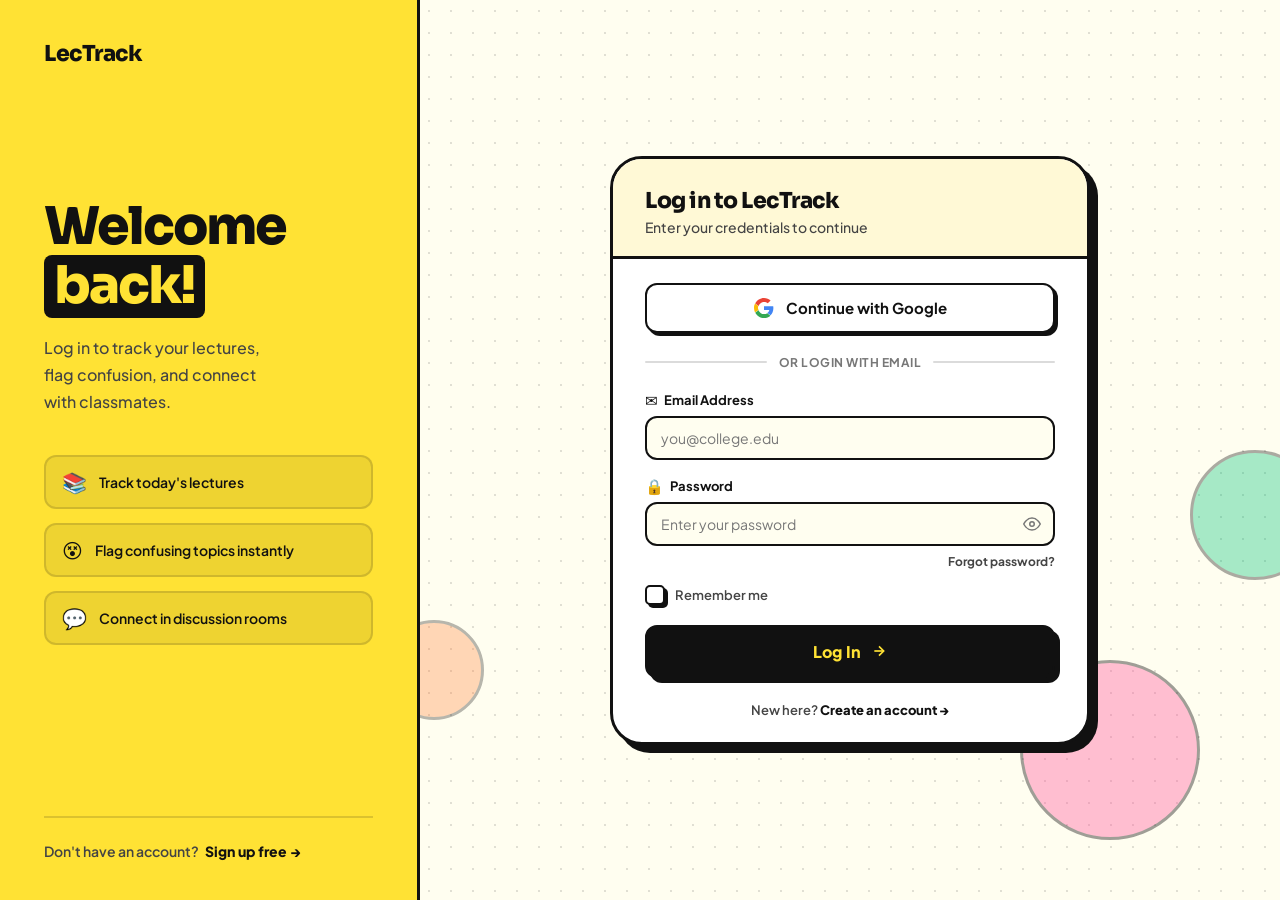
==== commit ad35eb6e: "login/signup backend" ====
--- a/login.html
+++ b/login.html
@@ -28,7 +28,6 @@
       <!-- LEFT PANEL -->
       <div class="auth-left">
         <a href="index.html" class="auth-brand">
-          <span class="auth-brand-icon">📡</span>
           <span class="auth-brand-name">LecTrack</span>
         </a>
         <div class="auth-left-body">
@@ -192,6 +191,6 @@
     <!-- TOAST -->
     <div class="auth-toast" id="auth-toast"></div>
 
-    <script src="auth.js"></script>
+    <script type="module" src="auth.js"></script>
   </body>
 </html>
--- a/style.css
+++ b/style.css
@@ -1831,19 +1831,65 @@
 /* ══════════════════════════════════════
    RESPONSIVE
    ══════════════════════════════════════ */
+
+/* ── Tablet (≤ 900px) ── */
 @media (max-width: 900px) {
+  /* NAV */
+  #nav {
+    padding: 0 16px;
+    gap: 10px;
+  }
+  .nav-steps {
+    display: none;
+  }
+  .logo-text {
+    font-size: 17px;
+  }
+  #confusion-badge {
+    font-size: 12px;
+    padding: 6px 12px;
+    gap: 4px;
+  }
+  .badge-arrow {
+    display: none;
+  }
+
+  /* LOBBY */
+  .lobby-title {
+    font-size: 36px;
+    letter-spacing: -1.5px;
+  }
+  .lobby-sub {
+    font-size: 14px;
+  }
+  .lecture-grid {
+    grid-template-columns: 1fr 1fr;
+    padding: 18px 20px 22px;
+    gap: 14px;
+  }
+  .noticeboard-top {
+    padding: 14px 20px;
+    flex-wrap: wrap;
+    gap: 10px;
+  }
+
+  /* CLASSROOM */
   .classroom-layout {
     grid-template-columns: 1fr;
   }
   .roster-panel {
     display: none;
   }
+
+  /* DISCUSSION */
   .rooms-grid {
     grid-template-columns: 1fr 1fr;
   }
-  .nav-steps {
-    display: none;
-  }
+  .disc-title {
+    font-size: 32px;
+  }
+
+  /* MODALS */
   #notebook-modal,
   #tt-editor-modal {
     width: 95vw;
@@ -1852,40 +1898,177 @@
     width: 95vw;
     height: 80vh;
   }
-  .lecture-grid {
-    grid-template-columns: 1fr 1fr;
-  }
-}
-@media (max-width: 580px) {
-  .lecture-grid {
-    grid-template-columns: 1fr;
-  }
+}
+
+/* ── Large Phone (≤ 680px) ── */
+@media (max-width: 680px) {
+  /* NAV */
+  #nav {
+    padding: 0 12px;
+    gap: 8px;
+  }
+  .logo-icon {
+    font-size: 18px;
+  }
+  .logo-text {
+    font-size: 15px;
+  }
+  #back-btn {
+    padding: 7px 12px;
+    font-size: 12px;
+  }
+  #confusion-badge {
+    font-size: 11px;
+    padding: 5px 10px;
+  }
+
+  /* LOBBY */
   .lobby-title {
     font-size: 30px;
     letter-spacing: -1px;
   }
-  .disc-title {
-    font-size: 28px;
-  }
-  .rooms-grid {
+  .noticeboard-top {
+    flex-direction: column;
+    align-items: flex-start;
+    gap: 10px;
+  }
+
+  /* MODALS */
+  .modal-header {
+    padding: 16px 16px 0;
+  }
+  .modal-footer {
+    padding: 14px 16px;
+    flex-wrap: wrap;
+    gap: 10px;
+  }
+  .modal-footer-actions {
+    width: 100%;
+    justify-content: flex-end;
+  }
+  .chat-header {
+    padding: 14px 16px;
+  }
+  .chat-input-area {
+    padding: 10px 12px;
+  }
+}
+
+/* ── Phone (≤ 580px) ── */
+@media (max-width: 580px) {
+  /* NAV — hide back-btn text label, keep icon */
+  #back-btn span {
+    display: none;
+  }
+  .nav-avatar {
+    width: 30px;
+    height: 30px;
+    font-size: 11px;
+  }
+
+  /* LOBBY */
+  .lecture-grid {
     grid-template-columns: 1fr;
+    padding: 14px 14px 18px;
+    gap: 12px;
+  }
+  .lobby-title {
+    font-size: 26px;
+  }
+  .lobby-sub {
+    font-size: 13px;
+  }
+  .lobby-hint {
+    font-size: 12px;
+    text-align: center;
+    padding: 0 12px;
   }
   #scene-lobby,
   #scene-discussion {
-    padding: 28px 16px 48px;
+    padding: 20px 12px 40px;
   }
   #scene-classroom {
-    padding: 20px 12px;
-  }
+    padding: 16px 10px;
+  }
+
+  /* NOTICEBOARD */
+  .noticeboard-top {
+    padding: 12px 14px;
+  }
+  .noticeboard-meta {
+    font-size: 12px;
+    gap: 8px;
+  }
+  .btn-outline-sm {
+    font-size: 12px;
+    padding: 7px 12px;
+  }
+
+  /* LECTURE CARD */
+  .lecture-card {
+    padding: 16px 14px 14px;
+  }
+  .lc-subject {
+    font-size: 14px;
+  }
+
+  /* CLASSROOM */
   .chalkboard-header,
   .chalkboard-body,
   .chalkboard-footer {
-    padding-left: 18px;
-    padding-right: 18px;
-  }
-  .noticeboard-top,
-  .lecture-grid {
-    padding-left: 16px;
-    padding-right: 16px;
-  }
-}
+    padding-left: 14px;
+    padding-right: 14px;
+  }
+  .chalkboard-footer {
+    flex-direction: column;
+    gap: 10px;
+  }
+  .chalkboard-footer .btn-primary,
+  .chalkboard-footer .btn-secondary {
+    width: 100%;
+    justify-content: center;
+  }
+
+  /* DISCUSSION */
+  .disc-title {
+    font-size: 26px;
+    letter-spacing: -1px;
+  }
+  .rooms-grid {
+    grid-template-columns: 1fr;
+  }
+
+  /* MODALS – full screen feel */
+  #notebook-modal,
+  #tt-editor-modal {
+    width: 100vw;
+    max-width: 100%;
+    border-radius: var(--radius-lg) var(--radius-lg) 0 0;
+    margin-top: auto;
+  }
+  #notebook-overlay,
+  #tt-editor-overlay {
+    align-items: flex-end;
+  }
+  #chat-modal {
+    width: 100vw;
+    height: 85vh;
+    border-radius: var(--radius-lg) var(--radius-lg) 0 0;
+  }
+  #chat-overlay {
+    align-items: flex-end;
+  }
+  .modal-title {
+    font-size: 16px;
+  }
+  .modal-sub {
+    font-size: 12px;
+  }
+
+  /* CONFUSED STRIP */
+  .confused-summary-strip {
+    flex-wrap: wrap;
+    gap: 8px;
+    padding: 10px 12px;
+  }
+}
--- a/auth.css
+++ b/auth.css
@@ -624,6 +624,8 @@
 /* ══════════════════════════════════════
    RESPONSIVE
    ══════════════════════════════════════ */
+
+/* ── Tablet (≤ 880px) ── */
 @media (max-width: 880px) {
   .auth-layout,
   .auth-layout-signup {
@@ -634,7 +636,7 @@
   .auth-left {
     position: static;
     height: auto;
-    padding: 28px 24px;
+    padding: 18px 20px;
     border-right: none;
     border-bottom: 3px solid var(--black);
     flex-direction: row;
@@ -642,55 +644,98 @@
     flex-wrap: wrap;
     gap: 0;
   }
-
-  .auth-left-body {
-    display: none;
-  }
+  .auth-left-body,
   .auth-left-footer {
     display: none;
   }
-
   .auth-brand {
     margin-bottom: 0;
   }
 
   .auth-right {
-    padding: 28px 16px 48px;
-  }
-
+    padding: 28px 20px 48px;
+  }
   .auth-card,
   .auth-card-signup {
     max-width: 100%;
   }
-
   .form-row {
     grid-template-columns: 1fr;
   }
 }
 
-@media (max-width: 480px) {
-  .btn-google,
+/* ── Phone (≤ 540px) ── */
+@media (max-width: 540px) {
+  .auth-left {
+    padding: 14px 16px;
+  }
+  .auth-brand-name {
+    font-size: 18px;
+  }
+  .auth-brand-icon {
+    font-size: 22px;
+  }
+
+  .auth-right {
+    padding: 20px 12px 48px;
+  }
+
+  .auth-card-header {
+    padding: 20px 16px 14px;
+  }
+  .auth-card-title {
+    font-size: 22px;
+  }
+  .auth-card-sub {
+    font-size: 13px;
+  }
+
+  .btn-google {
+    width: calc(100% - 32px);
+    margin-left: 16px;
+    margin-right: 16px;
+    font-size: 14px;
+    padding: 12px 16px;
+  }
+  .auth-divider {
+    margin-left: 16px;
+    margin-right: 16px;
+  }
+
   .auth-form {
-    padding-left: 18px;
-    padding-right: 18px;
-  }
-  .btn-google {
-    width: calc(100% - 36px);
-    margin-left: 18px;
-    margin-right: 18px;
-  }
-  .auth-divider {
-    margin-left: 18px;
-    margin-right: 18px;
-  }
-  .auth-card-header {
-    padding: 22px 18px 16px;
-  }
+    padding-left: 16px;
+    padding-right: 16px;
+  }
+  .form-group {
+    gap: 5px;
+  }
+  .form-input {
+    font-size: 14px;
+    padding: 10px 12px;
+  }
+  .form-label {
+    font-size: 11px;
+  }
+
+  .btn-auth-submit {
+    font-size: 15px;
+    padding: 13px 20px;
+  }
+
   .auth-card-foot {
-    padding-left: 18px;
-    padding-right: 18px;
-  }
+    padding-left: 16px;
+    padding-right: 16px;
+    font-size: 12px;
+  }
+
   .auth-tagline h1 {
-    font-size: 36px;
-  }
-}
+    font-size: 32px;
+  }
+  .auth-toast {
+    font-size: 13px;
+    padding: 11px 18px;
+    white-space: normal;
+    text-align: center;
+    max-width: 90vw;
+  }
+}
